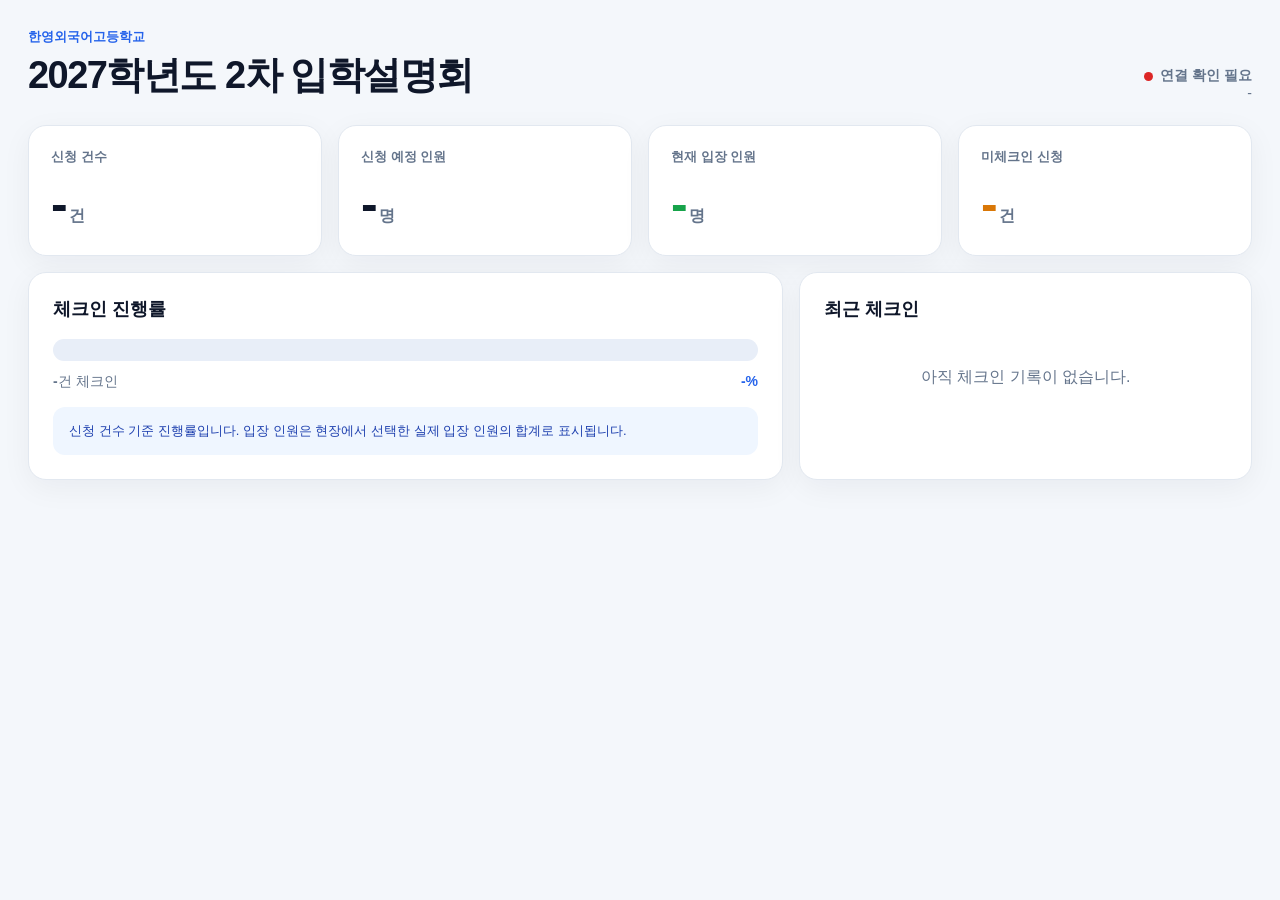
==== dashboard.html @ 5accd5ab "Add live admissions check-in dashboard" ====
<!doctype html>
<html lang="ko">
<head>
  <meta charset="utf-8">
  <meta name="viewport" content="width=device-width,initial-scale=1">
  <meta name="color-scheme" content="light">
  <title>2차 입학설명회 실시간 대시보드</title>
  <style>
    :root{--navy:#172554;--blue:#2563eb;--green:#16a34a;--amber:#d97706;--red:#dc2626;--bg:#f4f7fb;--line:#e2e8f0;--muted:#64748b}
    *{box-sizing:border-box}body{margin:0;background:var(--bg);color:#0f172a;font-family:-apple-system,BlinkMacSystemFont,"Apple SD Gothic Neo","Noto Sans KR",sans-serif}
    .wrap{max-width:1280px;margin:auto;padding:28px}
    header{display:flex;justify-content:space-between;align-items:flex-end;gap:20px;margin-bottom:24px}
    h1{margin:4px 0 0;font-size:clamp(25px,3vw,38px);letter-spacing:-.04em}.eyebrow{font-weight:800;color:var(--blue);font-size:13px}.updated{color:var(--muted);font-size:14px;text-align:right}
    .status{display:inline-flex;align-items:center;gap:7px;font-weight:800}.dot{width:9px;height:9px;border-radius:50%;background:#94a3b8}.status.ok .dot{background:var(--green);box-shadow:0 0 0 4px #dcfce7}.status.bad .dot{background:var(--red)}
    .cards{display:grid;grid-template-columns:repeat(4,1fr);gap:16px}.card,.panel{background:#fff;border:1px solid var(--line);border-radius:18px;box-shadow:0 8px 30px rgba(15,23,42,.05)}
    .card{padding:22px}.label{font-size:13px;font-weight:800;color:var(--muted)}.value{font-size:clamp(32px,4vw,50px);font-weight:900;letter-spacing:-.05em;margin-top:9px}.unit{font-size:16px;margin-left:4px;color:var(--muted)}
    .main{display:grid;grid-template-columns:1.25fr .75fr;gap:16px;margin-top:16px}.panel{padding:24px}.panel h2{font-size:18px;margin:0 0 18px}
    .progress{height:22px;border-radius:999px;background:#e8eef8;overflow:hidden}.bar{height:100%;width:0;background:linear-gradient(90deg,#2563eb,#22c55e);transition:width .5s}.progress-row{display:flex;justify-content:space-between;margin-top:12px;color:var(--muted);font-size:14px}.rate{font-weight:900;color:var(--blue)}
    table{width:100%;border-collapse:collapse}th,td{text-align:left;padding:11px 6px;border-bottom:1px solid #eef2f7;font-size:14px}th{color:var(--muted);font-size:12px}td:last-child,th:last-child{text-align:right}.empty{padding:28px;text-align:center;color:var(--muted)}
    .note{margin-top:16px;padding:14px 16px;border-radius:12px;background:#eff6ff;color:#1e40af;font-size:13px;line-height:1.55}
    @media(max-width:850px){.wrap{padding:18px}.cards{grid-template-columns:repeat(2,1fr)}.main{grid-template-columns:1fr}header{align-items:flex-start;flex-direction:column}.updated{text-align:left}}
  </style>
</head>
<body>
  <div class="wrap">
    <header>
      <div><div class="eyebrow">한영외국어고등학교</div><h1>2027학년도 2차 입학설명회</h1></div>
      <div class="updated"><span class="status" id="status"><span class="dot"></span><span>연결 중</span></span><br><span id="updated">-</span></div>
    </header>
    <section class="cards">
      <article class="card"><div class="label">신청 건수</div><div class="value"><span id="registrations">-</span><span class="unit">건</span></div></article>
      <article class="card"><div class="label">신청 예정 인원</div><div class="value"><span id="expected">-</span><span class="unit">명</span></div></article>
      <article class="card"><div class="label">현재 입장 인원</div><div class="value" style="color:var(--green)"><span id="checkedPeople">-</span><span class="unit">명</span></div></article>
      <article class="card"><div class="label">미체크인 신청</div><div class="value" style="color:var(--amber)"><span id="remaining">-</span><span class="unit">건</span></div></article>
    </section>
    <section class="main">
      <article class="panel">
        <h2>체크인 진행률</h2>
        <div class="progress"><div class="bar" id="bar"></div></div>
        <div class="progress-row"><span><b id="checkedRegistrations">-</b>건 체크인</span><span class="rate" id="rate">-%</span></div>
        <div class="note">신청 건수 기준 진행률입니다. 입장 인원은 현장에서 선택한 실제 입장 인원의 합계로 표시됩니다.</div>
      </article>
      <article class="panel">
        <h2>최근 체크인</h2>
        <div id="recent"><div class="empty">아직 체크인 기록이 없습니다.</div></div>
      </article>
    </section>
  </div>
  <script>
    const API='https://script.google.com/macros/s/AKfycbzGsYA6RRTntLKntkc61IrT6CU33TXO65LrNt-zwcbucM5njuqKJPU8HDSkHHUzB073/exec';
    const el=id=>document.getElementById(id); const nf=n=>(Number(n)||0).toLocaleString('ko-KR');
    function timeText(value){const d=new Date(value);return isNaN(d)?'-':d.toLocaleTimeString('ko-KR',{hour:'2-digit',minute:'2-digit',second:'2-digit'});}
    function renderRecent(rows){
      if(!rows||!rows.length){el('recent').innerHTML='<div class="empty">아직 체크인 기록이 없습니다.</div>';return;}
      el('recent').innerHTML='<table><thead><tr><th>신청자</th><th>시각</th><th>입장</th></tr></thead><tbody>'+rows.slice(0,8).map(r=>`<tr><td>${String(r.name||'-').replace(/[&<>]/g,'')}</td><td>${timeText(r.time)}</td><td>${nf(r.count)}명</td></tr>`).join('')+'</tbody></table>';
    }
    async function load(){
      try{
        const res=await fetch(`${API}?action=dashboard&_=${Date.now()}`,{cache:'no-store'}); if(!res.ok)throw new Error();
        const d=await res.json(); if(!d.ok)throw new Error();
        el('registrations').textContent=nf(d.registrations);el('expected').textContent=nf(d.expectedPeople);el('checkedPeople').textContent=nf(d.checkedPeople);el('remaining').textContent=nf(d.remainingRegistrations);el('checkedRegistrations').textContent=nf(d.checkedRegistrations);
        const rate=d.registrations?Math.round(d.checkedRegistrations/d.registrations*100):0;el('rate').textContent=rate+'%';el('bar').style.width=Math.min(100,rate)+'%';renderRecent(d.recent);
        el('status').className='status ok';el('status').lastElementChild.textContent='실시간 연결';el('updated').textContent='마지막 갱신 '+new Date().toLocaleTimeString('ko-KR');
      }catch(_){el('status').className='status bad';el('status').lastElementChild.textContent='연결 확인 필요';}
    }
    load();setInterval(load,5000);document.addEventListener('visibilitychange',()=>{if(document.visibilityState==='visible')load();});
  </script>
</body>
</html>
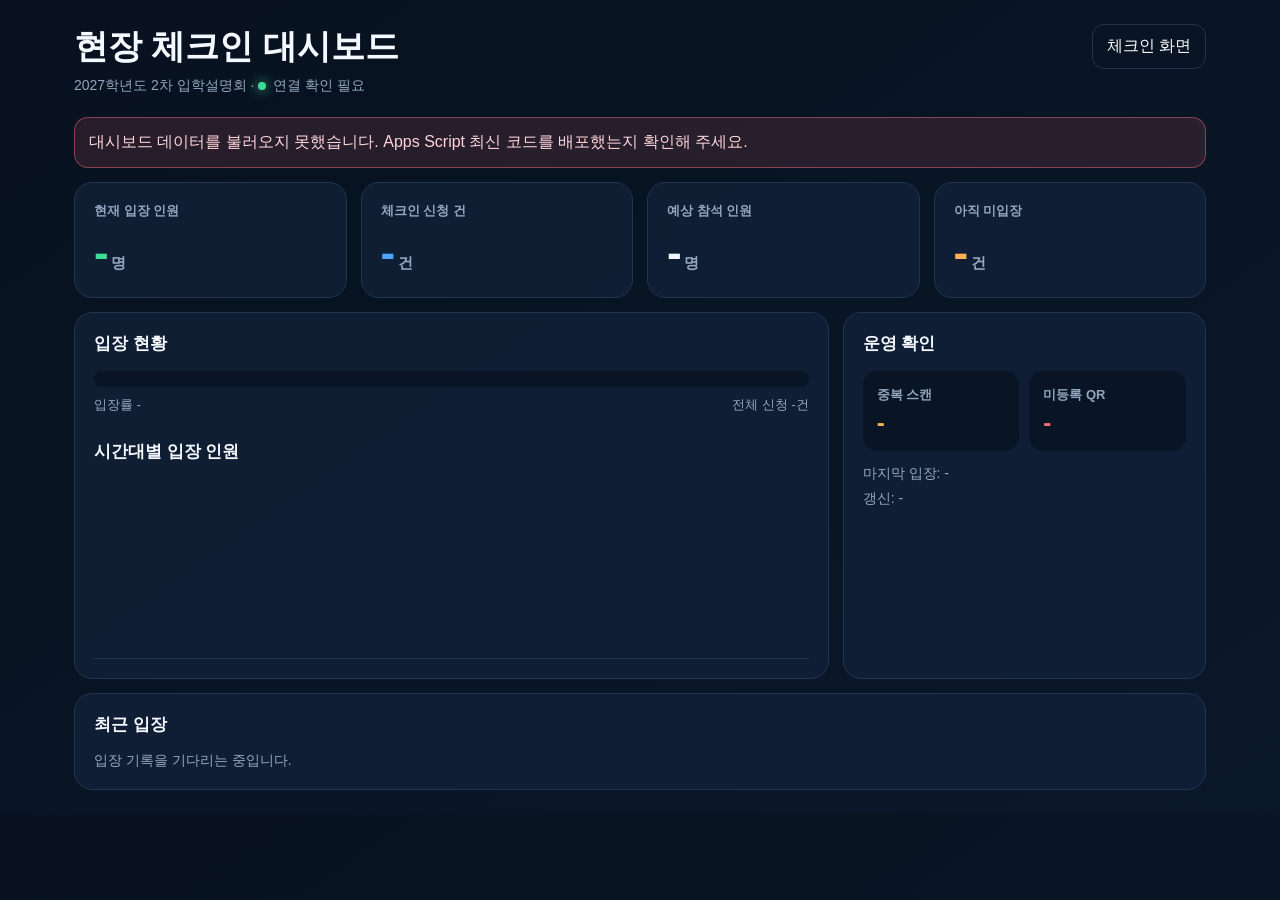
==== commit e24ee8a4: "Add cached field dashboard" ====
--- a/dashboard.html
+++ b/dashboard.html
@@ -2,68 +2,87 @@
 <html lang="ko">
 <head>
   <meta charset="utf-8">
-  <meta name="viewport" content="width=device-width,initial-scale=1">
-  <meta name="color-scheme" content="light">
-  <title>2차 입학설명회 실시간 대시보드</title>
+  <meta name="viewport" content="width=device-width,initial-scale=1,viewport-fit=cover">
+  <meta name="theme-color" content="#07111f">
+  <title>2차 입학설명회 현장 대시보드</title>
   <style>
-    :root{--navy:#172554;--blue:#2563eb;--green:#16a34a;--amber:#d97706;--red:#dc2626;--bg:#f4f7fb;--line:#e2e8f0;--muted:#64748b}
-    *{box-sizing:border-box}body{margin:0;background:var(--bg);color:#0f172a;font-family:-apple-system,BlinkMacSystemFont,"Apple SD Gothic Neo","Noto Sans KR",sans-serif}
-    .wrap{max-width:1280px;margin:auto;padding:28px}
-    header{display:flex;justify-content:space-between;align-items:flex-end;gap:20px;margin-bottom:24px}
-    h1{margin:4px 0 0;font-size:clamp(25px,3vw,38px);letter-spacing:-.04em}.eyebrow{font-weight:800;color:var(--blue);font-size:13px}.updated{color:var(--muted);font-size:14px;text-align:right}
-    .status{display:inline-flex;align-items:center;gap:7px;font-weight:800}.dot{width:9px;height:9px;border-radius:50%;background:#94a3b8}.status.ok .dot{background:var(--green);box-shadow:0 0 0 4px #dcfce7}.status.bad .dot{background:var(--red)}
-    .cards{display:grid;grid-template-columns:repeat(4,1fr);gap:16px}.card,.panel{background:#fff;border:1px solid var(--line);border-radius:18px;box-shadow:0 8px 30px rgba(15,23,42,.05)}
-    .card{padding:22px}.label{font-size:13px;font-weight:800;color:var(--muted)}.value{font-size:clamp(32px,4vw,50px);font-weight:900;letter-spacing:-.05em;margin-top:9px}.unit{font-size:16px;margin-left:4px;color:var(--muted)}
-    .main{display:grid;grid-template-columns:1.25fr .75fr;gap:16px;margin-top:16px}.panel{padding:24px}.panel h2{font-size:18px;margin:0 0 18px}
-    .progress{height:22px;border-radius:999px;background:#e8eef8;overflow:hidden}.bar{height:100%;width:0;background:linear-gradient(90deg,#2563eb,#22c55e);transition:width .5s}.progress-row{display:flex;justify-content:space-between;margin-top:12px;color:var(--muted);font-size:14px}.rate{font-weight:900;color:var(--blue)}
-    table{width:100%;border-collapse:collapse}th,td{text-align:left;padding:11px 6px;border-bottom:1px solid #eef2f7;font-size:14px}th{color:var(--muted);font-size:12px}td:last-child,th:last-child{text-align:right}.empty{padding:28px;text-align:center;color:var(--muted)}
-    .note{margin-top:16px;padding:14px 16px;border-radius:12px;background:#eff6ff;color:#1e40af;font-size:13px;line-height:1.55}
-    @media(max-width:850px){.wrap{padding:18px}.cards{grid-template-columns:repeat(2,1fr)}.main{grid-template-columns:1fr}header{align-items:flex-start;flex-direction:column}.updated{text-align:left}}
+    :root{--bg:#07111f;--card:#102036;--line:#203550;--text:#f4f8ff;--muted:#93a7bf;--blue:#4da3ff;--green:#3ddc97;--orange:#ffb454;--red:#ff6b78}
+    *{box-sizing:border-box}body{margin:0;background:linear-gradient(145deg,#07111f,#0b1829);color:var(--text);font-family:Pretendard,-apple-system,BlinkMacSystemFont,"Segoe UI",sans-serif}
+    main{max-width:1180px;margin:auto;padding:24px}.top{display:flex;justify-content:space-between;align-items:flex-start;gap:16px;margin-bottom:22px}
+    h1{font-size:clamp(22px,4vw,34px);margin:0 0 7px}.sub,.stamp{color:var(--muted);font-size:14px}.back{color:#fff;text-decoration:none;border:1px solid var(--line);border-radius:12px;padding:11px 14px;white-space:nowrap}
+    .status{display:inline-flex;align-items:center;gap:7px}.dot{width:8px;height:8px;border-radius:50%;background:var(--green);box-shadow:0 0 12px var(--green)}
+    .cards{display:grid;grid-template-columns:repeat(4,1fr);gap:14px}.card{background:rgba(16,32,54,.9);border:1px solid var(--line);border-radius:18px;padding:19px}
+    .label{color:var(--muted);font-size:13px;font-weight:700}.value{font-size:clamp(28px,4vw,44px);font-weight:900;margin-top:8px;letter-spacing:-1.5px}.unit{font-size:15px;color:var(--muted);margin-left:4px}
+    .green{color:var(--green)}.blue{color:var(--blue)}.orange{color:var(--orange)}.red{color:var(--red)}
+    .grid{display:grid;grid-template-columns:1.35fr .65fr;gap:14px;margin-top:14px}.panel{background:rgba(16,32,54,.9);border:1px solid var(--line);border-radius:18px;padding:19px}
+    .panel h2{font-size:17px;margin:0 0 16px}.progress{height:16px;background:#091525;border-radius:999px;overflow:hidden}.bar{height:100%;width:0;background:linear-gradient(90deg,var(--blue),var(--green));transition:width .4s}
+    .progress-meta{display:flex;justify-content:space-between;color:var(--muted);font-size:13px;margin-top:9px}.chart{height:180px;display:flex;align-items:flex-end;gap:4px;border-bottom:1px solid var(--line);padding-top:15px}
+    .chart-bar{flex:1;min-width:3px;background:linear-gradient(180deg,var(--blue),#2365a7);border-radius:4px 4px 0 0;opacity:.9}
+    .recent{display:grid;gap:8px}.row{display:grid;grid-template-columns:70px 1fr auto;gap:10px;padding:10px 0;border-bottom:1px solid rgba(255,255,255,.07);font-size:14px}.row:last-child{border:0}
+    .time{color:var(--muted);font-variant-numeric:tabular-nums}.pill{padding:4px 9px;border-radius:99px;background:rgba(61,220,151,.12);color:var(--green);font-weight:800}
+    .issues{display:grid;grid-template-columns:1fr 1fr;gap:10px}.issue{background:#091525;border-radius:14px;padding:14px}.issue strong{font-size:24px;display:block;margin-top:5px}
+    .errorbox{display:none;margin:14px 0;background:rgba(255,107,120,.13);border:1px solid rgba(255,107,120,.45);border-radius:14px;padding:14px;color:#ffd5da}
+    @media(max-width:820px){main{padding:16px}.cards{grid-template-columns:1fr 1fr}.grid{grid-template-columns:1fr}.top{align-items:center}.stamp{display:none}}
+    @media(max-width:430px){.cards{gap:9px}.card{padding:15px}.value{font-size:30px}.back{padding:10px 12px}}
   </style>
 </head>
 <body>
-  <div class="wrap">
-    <header>
-      <div><div class="eyebrow">한영외국어고등학교</div><h1>2027학년도 2차 입학설명회</h1></div>
-      <div class="updated"><span class="status" id="status"><span class="dot"></span><span>연결 중</span></span><br><span id="updated">-</span></div>
-    </header>
-    <section class="cards">
-      <article class="card"><div class="label">신청 건수</div><div class="value"><span id="registrations">-</span><span class="unit">건</span></div></article>
-      <article class="card"><div class="label">신청 예정 인원</div><div class="value"><span id="expected">-</span><span class="unit">명</span></div></article>
-      <article class="card"><div class="label">현재 입장 인원</div><div class="value" style="color:var(--green)"><span id="checkedPeople">-</span><span class="unit">명</span></div></article>
-      <article class="card"><div class="label">미체크인 신청</div><div class="value" style="color:var(--amber)"><span id="remaining">-</span><span class="unit">건</span></div></article>
-    </section>
-    <section class="main">
-      <article class="panel">
-        <h2>체크인 진행률</h2>
-        <div class="progress"><div class="bar" id="bar"></div></div>
-        <div class="progress-row"><span><b id="checkedRegistrations">-</b>건 체크인</span><span class="rate" id="rate">-%</span></div>
-        <div class="note">신청 건수 기준 진행률입니다. 입장 인원은 현장에서 선택한 실제 입장 인원의 합계로 표시됩니다.</div>
-      </article>
-      <article class="panel">
-        <h2>최근 체크인</h2>
-        <div id="recent"><div class="empty">아직 체크인 기록이 없습니다.</div></div>
-      </article>
-    </section>
+<main>
+  <div class="top">
+    <div><h1>현장 체크인 대시보드</h1><div class="sub">2027학년도 2차 입학설명회 · <span class="status"><span class="dot"></span><span id="status">자동 갱신 중</span></span></div></div>
+    <a class="back" href="index.html">체크인 화면</a>
   </div>
-  <script>
-    const API='https://script.google.com/macros/s/AKfycbzGsYA6RRTntLKntkc61IrT6CU33TXO65LrNt-zwcbucM5njuqKJPU8HDSkHHUzB073/exec';
-    const el=id=>document.getElementById(id); const nf=n=>(Number(n)||0).toLocaleString('ko-KR');
-    function timeText(value){const d=new Date(value);return isNaN(d)?'-':d.toLocaleTimeString('ko-KR',{hour:'2-digit',minute:'2-digit',second:'2-digit'});}
-    function renderRecent(rows){
-      if(!rows||!rows.length){el('recent').innerHTML='<div class="empty">아직 체크인 기록이 없습니다.</div>';return;}
-      el('recent').innerHTML='<table><thead><tr><th>신청자</th><th>시각</th><th>입장</th></tr></thead><tbody>'+rows.slice(0,8).map(r=>`<tr><td>${String(r.name||'-').replace(/[&<>]/g,'')}</td><td>${timeText(r.time)}</td><td>${nf(r.count)}명</td></tr>`).join('')+'</tbody></table>';
-    }
-    async function load(){
-      try{
-        const res=await fetch(`${API}?action=dashboard&_=${Date.now()}`,{cache:'no-store'}); if(!res.ok)throw new Error();
-        const d=await res.json(); if(!d.ok)throw new Error();
-        el('registrations').textContent=nf(d.registrations);el('expected').textContent=nf(d.expectedPeople);el('checkedPeople').textContent=nf(d.checkedPeople);el('remaining').textContent=nf(d.remainingRegistrations);el('checkedRegistrations').textContent=nf(d.checkedRegistrations);
-        const rate=d.registrations?Math.round(d.checkedRegistrations/d.registrations*100):0;el('rate').textContent=rate+'%';el('bar').style.width=Math.min(100,rate)+'%';renderRecent(d.recent);
-        el('status').className='status ok';el('status').lastElementChild.textContent='실시간 연결';el('updated').textContent='마지막 갱신 '+new Date().toLocaleTimeString('ko-KR');
-      }catch(_){el('status').className='status bad';el('status').lastElementChild.textContent='연결 확인 필요';}
-    }
-    load();setInterval(load,5000);document.addEventListener('visibilitychange',()=>{if(document.visibilityState==='visible')load();});
-  </script>
-</body>
-</html>
+  <div id="error" class="errorbox"></div>
+  <section class="cards">
+    <article class="card"><div class="label">현재 입장 인원</div><div class="value green"><span id="checkedPeople">-</span><span class="unit">명</span></div></article>
+    <article class="card"><div class="label">체크인 신청 건</div><div class="value blue"><span id="checkedRegs">-</span><span class="unit">건</span></div></article>
+    <article class="card"><div class="label">예상 참석 인원</div><div class="value"><span id="expectedPeople">-</span><span class="unit">명</span></div></article>
+    <article class="card"><div class="label">아직 미입장</div><div class="value orange"><span id="remaining">-</span><span class="unit">건</span></div></article>
+  </section>
+  <section class="grid">
+    <div class="panel">
+      <h2>입장 현황</h2>
+      <div class="progress"><div id="progressBar" class="bar"></div></div>
+      <div class="progress-meta"><span id="rate">입장률 -</span><span id="regTotal">전체 신청 -건</span></div>
+      <h2 style="margin-top:26px">시간대별 입장 인원</h2>
+      <div id="chart" class="chart"></div>
+    </div>
+    <div class="panel">
+      <h2>운영 확인</h2>
+      <div class="issues">
+        <div class="issue"><span class="label">중복 스캔</span><strong id="duplicates" class="orange">-</strong></div>
+        <div class="issue"><span class="label">미등록 QR</span><strong id="invalid" class="red">-</strong></div>
+      </div>
+      <div class="sub" style="margin-top:14px">마지막 입장: <span id="lastScan">-</span></div>
+      <div class="stamp" style="margin-top:7px">갱신: <span id="updated">-</span></div>
+    </div>
+  </section>
+  <section class="panel" style="margin-top:14px">
+    <h2>최근 입장</h2><div id="recent" class="recent"><div class="sub">입장 기록을 기다리는 중입니다.</div></div>
+  </section>
+</main>
+<script>
+const API='https://script.google.com/macros/s/AKfycbzGsYA6RRTntLKntkc61IrT6CU33TXO65LrNt-zwcbucM5njuqKJPU8HDSkHHUzB073/exec';
+const el=id=>document.getElementById(id);
+const n=v=>Number(v||0).toLocaleString('ko-KR');
+const time=v=>{if(!v)return '-';const d=new Date(v);return isNaN(d)?'-':d.toLocaleTimeString('ko-KR',{hour:'2-digit',minute:'2-digit',second:'2-digit'});};
+function render(d){
+  el('checkedPeople').textContent=n(d.checkedPeople);el('checkedRegs').textContent=n(d.checkedRegistrations);
+  el('expectedPeople').textContent=n(d.expectedPeople);el('remaining').textContent=n(d.remainingRegistrations);
+  el('duplicates').textContent=n(d.duplicateScans);el('invalid').textContent=n(d.invalidScans);
+  el('rate').textContent='입장률 '+n(d.attendanceRate)+'%';el('regTotal').textContent='전체 신청 '+n(d.registrations)+'건';
+  el('progressBar').style.width=Math.min(100,Number(d.attendanceRate||0))+'%';
+  el('lastScan').textContent=time(d.lastScanAt);el('updated').textContent=time(d.updatedAt);
+  const recent=Array.isArray(d.recent)?d.recent:[];
+  el('recent').innerHTML=recent.length?recent.map(x=>'<div class="row"><span class="time">'+time(x.time)+'</span><span>'+String(x.name||'신청자')+'</span><span class="pill">'+n(x.count)+'명</span></div>').join(''):'<div class="sub">입장 기록을 기다리는 중입니다.</div>';
+  const items=Array.isArray(d.timeline)?d.timeline.slice(-40):[];const max=Math.max(1,...items.map(x=>Number(x.count||0)));
+  el('chart').innerHTML=items.length?items.map(x=>'<div class="chart-bar" title="'+x.time+' · '+n(x.count)+'명" style="height:'+Math.max(4,Math.round(Number(x.count||0)/max*100))+'%"></div>').join(''):'<div class="sub">아직 표시할 데이터가 없습니다.</div>';
+  el('error').style.display='none';el('status').textContent='자동 갱신 중';
+}
+async function refresh(){
+  try{const r=await fetch(API+'?action=dashboard&_='+Date.now(),{cache:'no-store'});const d=await r.json();if(!d.ok)throw new Error(d.msg||'집계 오류');render(d);}
+  catch(e){el('error').style.display='block';el('error').textContent='대시보드 데이터를 불러오지 못했습니다. Apps Script 최신 코드를 배포했는지 확인해 주세요.';el('status').textContent='연결 확인 필요';}
+}
+refresh();setInterval(refresh,12000);
+</script>
+</body></html>
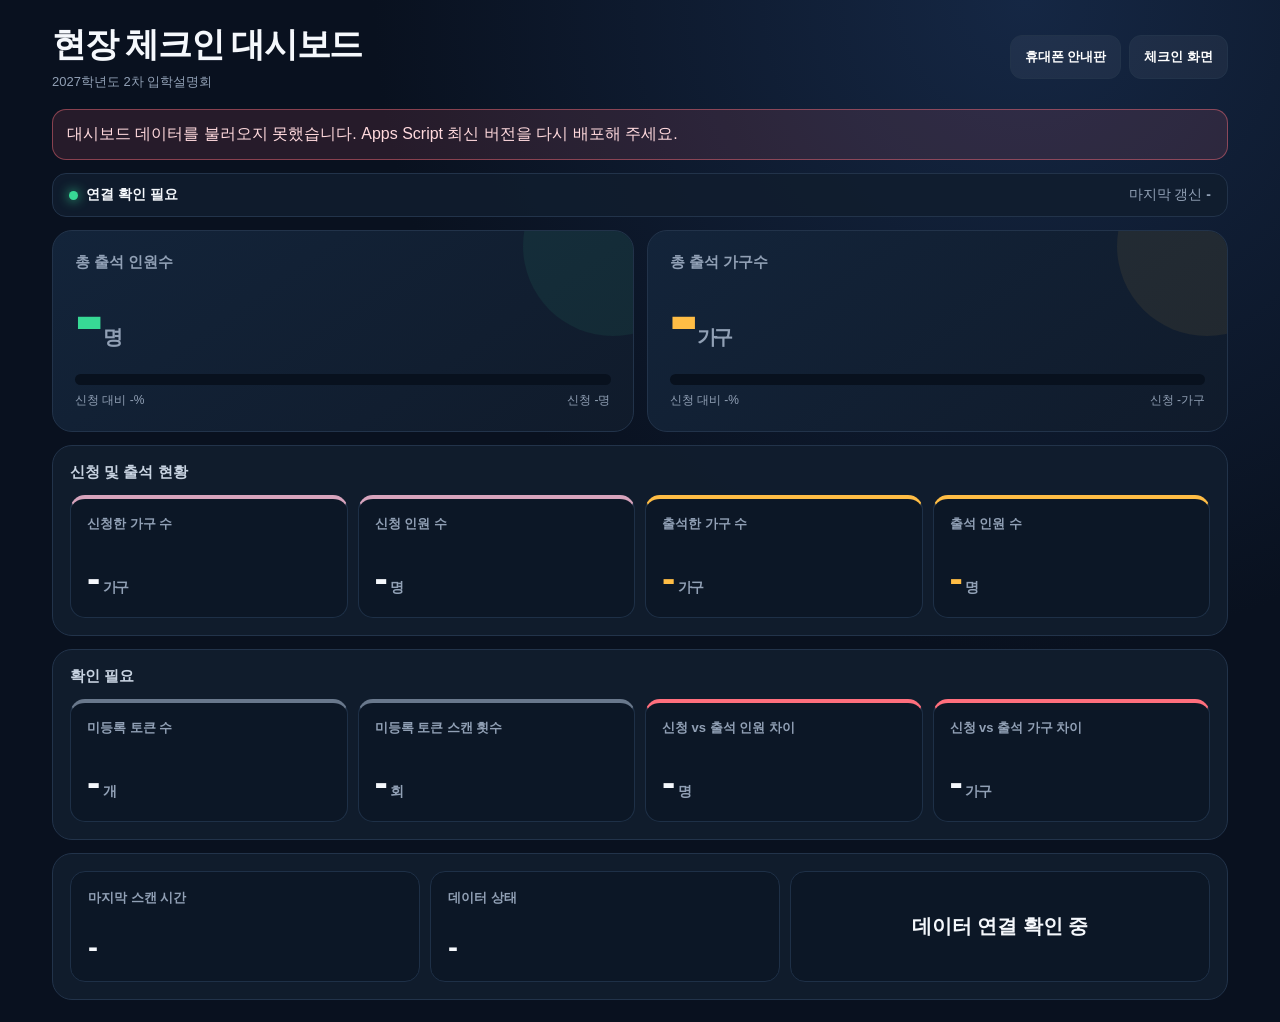
==== commit 34ac1981: "Match dashboard to summary sheet metrics" ====
--- a/dashboard.html
+++ b/dashboard.html
@@ -1,88 +1,66 @@
 <!doctype html>
 <html lang="ko">
 <head>
-  <meta charset="utf-8">
-  <meta name="viewport" content="width=device-width,initial-scale=1,viewport-fit=cover">
-  <meta name="theme-color" content="#07111f">
-  <title>2차 입학설명회 현장 대시보드</title>
-  <style>
-    :root{--bg:#07111f;--card:#102036;--line:#203550;--text:#f4f8ff;--muted:#93a7bf;--blue:#4da3ff;--green:#3ddc97;--orange:#ffb454;--red:#ff6b78}
-    *{box-sizing:border-box}body{margin:0;background:linear-gradient(145deg,#07111f,#0b1829);color:var(--text);font-family:Pretendard,-apple-system,BlinkMacSystemFont,"Segoe UI",sans-serif}
-    main{max-width:1180px;margin:auto;padding:24px}.top{display:flex;justify-content:space-between;align-items:flex-start;gap:16px;margin-bottom:22px}
-    h1{font-size:clamp(22px,4vw,34px);margin:0 0 7px}.sub,.stamp{color:var(--muted);font-size:14px}.back{color:#fff;text-decoration:none;border:1px solid var(--line);border-radius:12px;padding:11px 14px;white-space:nowrap}
-    .status{display:inline-flex;align-items:center;gap:7px}.dot{width:8px;height:8px;border-radius:50%;background:var(--green);box-shadow:0 0 12px var(--green)}
-    .cards{display:grid;grid-template-columns:repeat(4,1fr);gap:14px}.card{background:rgba(16,32,54,.9);border:1px solid var(--line);border-radius:18px;padding:19px}
-    .label{color:var(--muted);font-size:13px;font-weight:700}.value{font-size:clamp(28px,4vw,44px);font-weight:900;margin-top:8px;letter-spacing:-1.5px}.unit{font-size:15px;color:var(--muted);margin-left:4px}
-    .green{color:var(--green)}.blue{color:var(--blue)}.orange{color:var(--orange)}.red{color:var(--red)}
-    .grid{display:grid;grid-template-columns:1.35fr .65fr;gap:14px;margin-top:14px}.panel{background:rgba(16,32,54,.9);border:1px solid var(--line);border-radius:18px;padding:19px}
-    .panel h2{font-size:17px;margin:0 0 16px}.progress{height:16px;background:#091525;border-radius:999px;overflow:hidden}.bar{height:100%;width:0;background:linear-gradient(90deg,var(--blue),var(--green));transition:width .4s}
-    .progress-meta{display:flex;justify-content:space-between;color:var(--muted);font-size:13px;margin-top:9px}.chart{height:180px;display:flex;align-items:flex-end;gap:4px;border-bottom:1px solid var(--line);padding-top:15px}
-    .chart-bar{flex:1;min-width:3px;background:linear-gradient(180deg,var(--blue),#2365a7);border-radius:4px 4px 0 0;opacity:.9}
-    .recent{display:grid;gap:8px}.row{display:grid;grid-template-columns:70px 1fr auto;gap:10px;padding:10px 0;border-bottom:1px solid rgba(255,255,255,.07);font-size:14px}.row:last-child{border:0}
-    .time{color:var(--muted);font-variant-numeric:tabular-nums}.pill{padding:4px 9px;border-radius:99px;background:rgba(61,220,151,.12);color:var(--green);font-weight:800}
-    .issues{display:grid;grid-template-columns:1fr 1fr;gap:10px}.issue{background:#091525;border-radius:14px;padding:14px}.issue strong{font-size:24px;display:block;margin-top:5px}
-    .errorbox{display:none;margin:14px 0;background:rgba(255,107,120,.13);border:1px solid rgba(255,107,120,.45);border-radius:14px;padding:14px;color:#ffd5da}
-    @media(max-width:820px){main{padding:16px}.cards{grid-template-columns:1fr 1fr}.grid{grid-template-columns:1fr}.top{align-items:center}.stamp{display:none}}
-    @media(max-width:430px){.cards{gap:9px}.card{padding:15px}.value{font-size:30px}.back{padding:10px 12px}}
-  </style>
+<meta charset="utf-8"><meta name="viewport" content="width=device-width,initial-scale=1,viewport-fit=cover"><meta name="theme-color" content="#09111f">
+<title>2차 입학설명회 현장 대시보드</title>
+<style>
+:root{--bg:#09111f;--panel:#111d2e;--line:#22334a;--text:#f5f8fc;--muted:#91a0b5;--pink:#d7a4bd;--amber:#ffbd45;--yellow:#fff100;--green:#37d995;--red:#ff6f7d}
+*{box-sizing:border-box}body{margin:0;min-height:100vh;background:radial-gradient(circle at 80% 0,#152744 0,#09111f 45%);color:var(--text);font-family:Pretendard,-apple-system,BlinkMacSystemFont,"Segoe UI",sans-serif}
+main{max-width:1220px;margin:auto;padding:22px}.top{display:flex;align-items:center;justify-content:space-between;gap:16px;margin-bottom:18px}
+h1{margin:0 0 5px;font-size:clamp(23px,3vw,34px);letter-spacing:-.04em}.sub{font-size:13px;color:var(--muted)}.actions{display:flex;gap:8px}.btn{display:inline-flex;align-items:center;min-height:44px;padding:0 14px;border:1px solid var(--line);border-radius:12px;color:#fff;text-decoration:none;background:rgba(255,255,255,.05);font-size:13px;font-weight:800}
+.statusbar{display:flex;align-items:center;justify-content:space-between;gap:14px;padding:12px 16px;margin-bottom:13px;border:1px solid var(--line);border-radius:14px;background:rgba(17,29,46,.88);font-size:14px}
+.live{display:flex;align-items:center;gap:8px;font-weight:800}.dot{width:9px;height:9px;border-radius:50%;background:var(--green);box-shadow:0 0 12px var(--green)}.stamp{color:var(--muted);font-variant-numeric:tabular-nums}
+.hero{display:grid;grid-template-columns:1fr 1fr;gap:13px;margin-bottom:13px}.hero-card{position:relative;overflow:hidden;padding:22px;border:1px solid var(--line);border-radius:20px;background:linear-gradient(145deg,#13243a,#101b2b)}
+.hero-card:after{content:"";position:absolute;width:180px;height:180px;border-radius:50%;right:-70px;top:-75px;background:currentColor;opacity:.07}.hero-label{color:var(--muted);font-size:15px;font-weight:800}.hero-value{margin-top:8px;font-size:clamp(48px,7vw,76px);line-height:1;font-weight:950;letter-spacing:-.06em}.hero-unit{font-size:20px;color:var(--muted);margin-left:7px}.green{color:var(--green)}.amber{color:var(--amber)}
+.progress-wrap{margin-top:18px}.progress{height:11px;background:#08111e;border-radius:99px;overflow:hidden}.bar{height:100%;width:0;background:linear-gradient(90deg,#2387ec,var(--green));transition:width .4s}.progress-text{display:flex;justify-content:space-between;margin-top:7px;font-size:12px;color:var(--muted)}
+.section{margin-top:13px;padding:17px;border:1px solid var(--line);border-radius:20px;background:rgba(17,29,46,.9)}.section-title{margin:0 0 13px;font-size:15px;color:#c8d3e1}
+.cards{display:grid;grid-template-columns:repeat(4,1fr);gap:10px}.card{min-height:112px;padding:16px;border-radius:15px;background:#0c1726;border:1px solid #1e3047}.label{min-height:35px;color:var(--muted);font-size:13px;font-weight:750;line-height:1.35}.value{margin-top:6px;font-size:clamp(27px,3.5vw,40px);font-weight:900;letter-spacing:-.04em}.unit{font-size:14px;color:var(--muted);margin-left:4px}
+.card.pink{border-top:4px solid var(--pink)}.card.attend{border-top:4px solid var(--amber)}.card.total{border-top:4px solid #69788c}.card.warn{border-top:4px solid var(--red)}
+.bottom{display:grid;grid-template-columns:1fr 1fr 1.2fr;gap:10px}.info{padding:17px;border-radius:15px;background:#0c1726;border:1px solid #1e3047}.info .value{font-size:30px}.state{display:flex;align-items:center;justify-content:center;text-align:center;font-size:20px;font-weight:900}
+.error{display:none;padding:14px;margin-bottom:13px;border-radius:14px;border:1px solid rgba(255,111,125,.45);background:rgba(255,111,125,.12);color:#ffd9dd}
+@media(max-width:760px){main{padding:14px}.cards{grid-template-columns:1fr 1fr}.bottom{grid-template-columns:1fr 1fr}.bottom .state{grid-column:1/-1}.hero-value{font-size:50px}.actions .guide{display:none}}
+</style>
 </head>
-<body>
-<main>
-  <div class="top">
-    <div><h1>현장 체크인 대시보드</h1><div class="sub">2027학년도 2차 입학설명회 · <span class="status"><span class="dot"></span><span id="status">자동 갱신 중</span></span></div></div>
-    <a class="back" href="index.html">체크인 화면</a>
-  </div>
-  <div id="error" class="errorbox"></div>
-  <section class="cards">
-    <article class="card"><div class="label">현재 입장 인원</div><div class="value green"><span id="checkedPeople">-</span><span class="unit">명</span></div></article>
-    <article class="card"><div class="label">체크인 신청 건</div><div class="value blue"><span id="checkedRegs">-</span><span class="unit">건</span></div></article>
-    <article class="card"><div class="label">예상 참석 인원</div><div class="value"><span id="expectedPeople">-</span><span class="unit">명</span></div></article>
-    <article class="card"><div class="label">아직 미입장</div><div class="value orange"><span id="remaining">-</span><span class="unit">건</span></div></article>
-  </section>
-  <section class="grid">
-    <div class="panel">
-      <h2>입장 현황</h2>
-      <div class="progress"><div id="progressBar" class="bar"></div></div>
-      <div class="progress-meta"><span id="rate">입장률 -</span><span id="regTotal">전체 신청 -건</span></div>
-      <h2 style="margin-top:26px">시간대별 입장 인원</h2>
-      <div id="chart" class="chart"></div>
-    </div>
-    <div class="panel">
-      <h2>운영 확인</h2>
-      <div class="issues">
-        <div class="issue"><span class="label">중복 스캔</span><strong id="duplicates" class="orange">-</strong></div>
-        <div class="issue"><span class="label">미등록 QR</span><strong id="invalid" class="red">-</strong></div>
-      </div>
-      <div class="sub" style="margin-top:14px">마지막 입장: <span id="lastScan">-</span></div>
-      <div class="stamp" style="margin-top:7px">갱신: <span id="updated">-</span></div>
-    </div>
-  </section>
-  <section class="panel" style="margin-top:14px">
-    <h2>최근 입장</h2><div id="recent" class="recent"><div class="sub">입장 기록을 기다리는 중입니다.</div></div>
-  </section>
+<body><main>
+<header class="top"><div><h1>현장 체크인 대시보드</h1><div class="sub">2027학년도 2차 입학설명회</div></div><div class="actions"><a class="btn guide" href="phone-placement-guide.svg" target="_blank">휴대폰 안내판</a><a class="btn" href="index.html">체크인 화면</a></div></header>
+<div id="error" class="error"></div>
+<div class="statusbar"><span class="live"><span class="dot"></span><span id="liveText">12초마다 자동 갱신</span></span><span class="stamp">마지막 갱신 <b id="updated">-</b></span></div>
+<section class="hero">
+ <article class="hero-card green"><div class="hero-label">총 출석 인원수</div><div class="hero-value"><span id="totalAttendedPeople">-</span><span class="hero-unit">명</span></div><div class="progress-wrap"><div class="progress"><div id="bar" class="bar"></div></div><div class="progress-text"><span id="rate">신청 대비 -%</span><span id="peopleGoal">신청 -명</span></div></div></article>
+ <article class="hero-card amber"><div class="hero-label">총 출석 가구수</div><div class="hero-value"><span id="totalAttendedHouseholds">-</span><span class="hero-unit">가구</span></div><div class="progress-wrap"><div class="progress"><div id="houseBar" class="bar"></div></div><div class="progress-text"><span id="houseRate">신청 대비 -%</span><span id="houseGoal">신청 -가구</span></div></div></article>
+</section>
+<section class="section"><h2 class="section-title">신청 및 출석 현황</h2><div class="cards">
+ <article class="card pink"><div class="label">신청한 가구 수</div><div class="value"><span id="requestedHouseholds">-</span><span class="unit">가구</span></div></article>
+ <article class="card pink"><div class="label">신청 인원 수</div><div class="value"><span id="requestedPeople">-</span><span class="unit">명</span></div></article>
+ <article class="card attend"><div class="label">출석한 가구 수</div><div class="value amber"><span id="attendedHouseholds">-</span><span class="unit">가구</span></div></article>
+ <article class="card attend"><div class="label">출석 인원 수</div><div class="value amber"><span id="attendedPeople">-</span><span class="unit">명</span></div></article>
+</div></section>
+<section class="section"><h2 class="section-title">확인 필요</h2><div class="cards">
+ <article class="card total"><div class="label">미등록 토큰 수</div><div class="value"><span id="unregisteredTokens">-</span><span class="unit">개</span></div></article>
+ <article class="card total"><div class="label">미등록 토큰 스캔 횟수</div><div class="value"><span id="unregisteredScans">-</span><span class="unit">회</span></div></article>
+ <article class="card warn"><div class="label">신청 vs 출석 인원 차이</div><div class="value"><span id="peopleDifference">-</span><span class="unit">명</span></div></article>
+ <article class="card warn"><div class="label">신청 vs 출석 가구 차이</div><div class="value"><span id="householdDifference">-</span><span class="unit">가구</span></div></article>
+</div></section>
+<section class="section bottom">
+ <article class="info"><div class="label">마지막 스캔 시간</div><div class="value" id="lastScanAt">-</div></article>
+ <article class="info"><div class="label">데이터 상태</div><div class="value" id="dataStatus">-</div></article>
+ <article class="info state" id="stateText">데이터 연결 확인 중</article>
+</section>
 </main>
 <script>
 const API='https://script.google.com/macros/s/AKfycbzGsYA6RRTntLKntkc61IrT6CU33TXO65LrNt-zwcbucM5njuqKJPU8HDSkHHUzB073/exec';
-const el=id=>document.getElementById(id);
-const n=v=>Number(v||0).toLocaleString('ko-KR');
-const time=v=>{if(!v)return '-';const d=new Date(v);return isNaN(d)?'-':d.toLocaleTimeString('ko-KR',{hour:'2-digit',minute:'2-digit',second:'2-digit'});};
+const $=id=>document.getElementById(id),fmt=v=>Number(v||0).toLocaleString('ko-KR');
+const clock=v=>{if(!v)return '—';const d=new Date(v);return isNaN(d)?String(v):d.toLocaleTimeString('ko-KR',{hour:'2-digit',minute:'2-digit',second:'2-digit'});};
 function render(d){
-  el('checkedPeople').textContent=n(d.checkedPeople);el('checkedRegs').textContent=n(d.checkedRegistrations);
-  el('expectedPeople').textContent=n(d.expectedPeople);el('remaining').textContent=n(d.remainingRegistrations);
-  el('duplicates').textContent=n(d.duplicateScans);el('invalid').textContent=n(d.invalidScans);
-  el('rate').textContent='입장률 '+n(d.attendanceRate)+'%';el('regTotal').textContent='전체 신청 '+n(d.registrations)+'건';
-  el('progressBar').style.width=Math.min(100,Number(d.attendanceRate||0))+'%';
-  el('lastScan').textContent=time(d.lastScanAt);el('updated').textContent=time(d.updatedAt);
-  const recent=Array.isArray(d.recent)?d.recent:[];
-  el('recent').innerHTML=recent.length?recent.map(x=>'<div class="row"><span class="time">'+time(x.time)+'</span><span>'+String(x.name||'신청자')+'</span><span class="pill">'+n(x.count)+'명</span></div>').join(''):'<div class="sub">입장 기록을 기다리는 중입니다.</div>';
-  const items=Array.isArray(d.timeline)?d.timeline.slice(-40):[];const max=Math.max(1,...items.map(x=>Number(x.count||0)));
-  el('chart').innerHTML=items.length?items.map(x=>'<div class="chart-bar" title="'+x.time+' · '+n(x.count)+'명" style="height:'+Math.max(4,Math.round(Number(x.count||0)/max*100))+'%"></div>').join(''):'<div class="sub">아직 표시할 데이터가 없습니다.</div>';
-  el('error').style.display='none';el('status').textContent='자동 갱신 중';
+ const ids=['requestedHouseholds','requestedPeople','attendedHouseholds','attendedPeople','totalAttendedHouseholds','totalAttendedPeople','unregisteredTokens','unregisteredScans','peopleDifference','householdDifference'];
+ ids.forEach(id=>$(id).textContent=fmt(d[id]));
+ const pr=d.requestedPeople?d.totalAttendedPeople/d.requestedPeople*100:0,hr=d.requestedHouseholds?d.totalAttendedHouseholds/d.requestedHouseholds*100:0;
+ $('bar').style.width=Math.min(100,pr)+'%';$('houseBar').style.width=Math.min(100,hr)+'%';
+ $('rate').textContent='신청 대비 '+pr.toFixed(1)+'%';$('houseRate').textContent='신청 대비 '+hr.toFixed(1)+'%';
+ $('peopleGoal').textContent='신청 '+fmt(d.requestedPeople)+'명';$('houseGoal').textContent='신청 '+fmt(d.requestedHouseholds)+'가구';
+ $('lastScanAt').textContent=clock(d.lastScanAt);$('dataStatus').textContent=d.status||'—';$('updated').textContent=clock(d.updatedAt);
+ $('stateText').textContent=d.lastScanAt?'정상 집계 중':'입장 시작 전';$('error').style.display='none';$('liveText').textContent='12초마다 자동 갱신';
 }
-async function refresh(){
-  try{const r=await fetch(API+'?action=dashboard&_='+Date.now(),{cache:'no-store'});const d=await r.json();if(!d.ok)throw new Error(d.msg||'집계 오류');render(d);}
-  catch(e){el('error').style.display='block';el('error').textContent='대시보드 데이터를 불러오지 못했습니다. Apps Script 최신 코드를 배포했는지 확인해 주세요.';el('status').textContent='연결 확인 필요';}
-}
+async function refresh(){try{const r=await fetch(API+'?action=dashboard&_='+Date.now(),{cache:'no-store'});const d=await r.json();if(!d.ok)throw Error(d.msg||'집계 오류');render(d);}catch(e){$('error').style.display='block';$('error').textContent='대시보드 데이터를 불러오지 못했습니다. Apps Script 최신 버전을 다시 배포해 주세요.';$('liveText').textContent='연결 확인 필요';}}
 refresh();setInterval(refresh,12000);
-</script>
-</body></html>+</script></body></html>
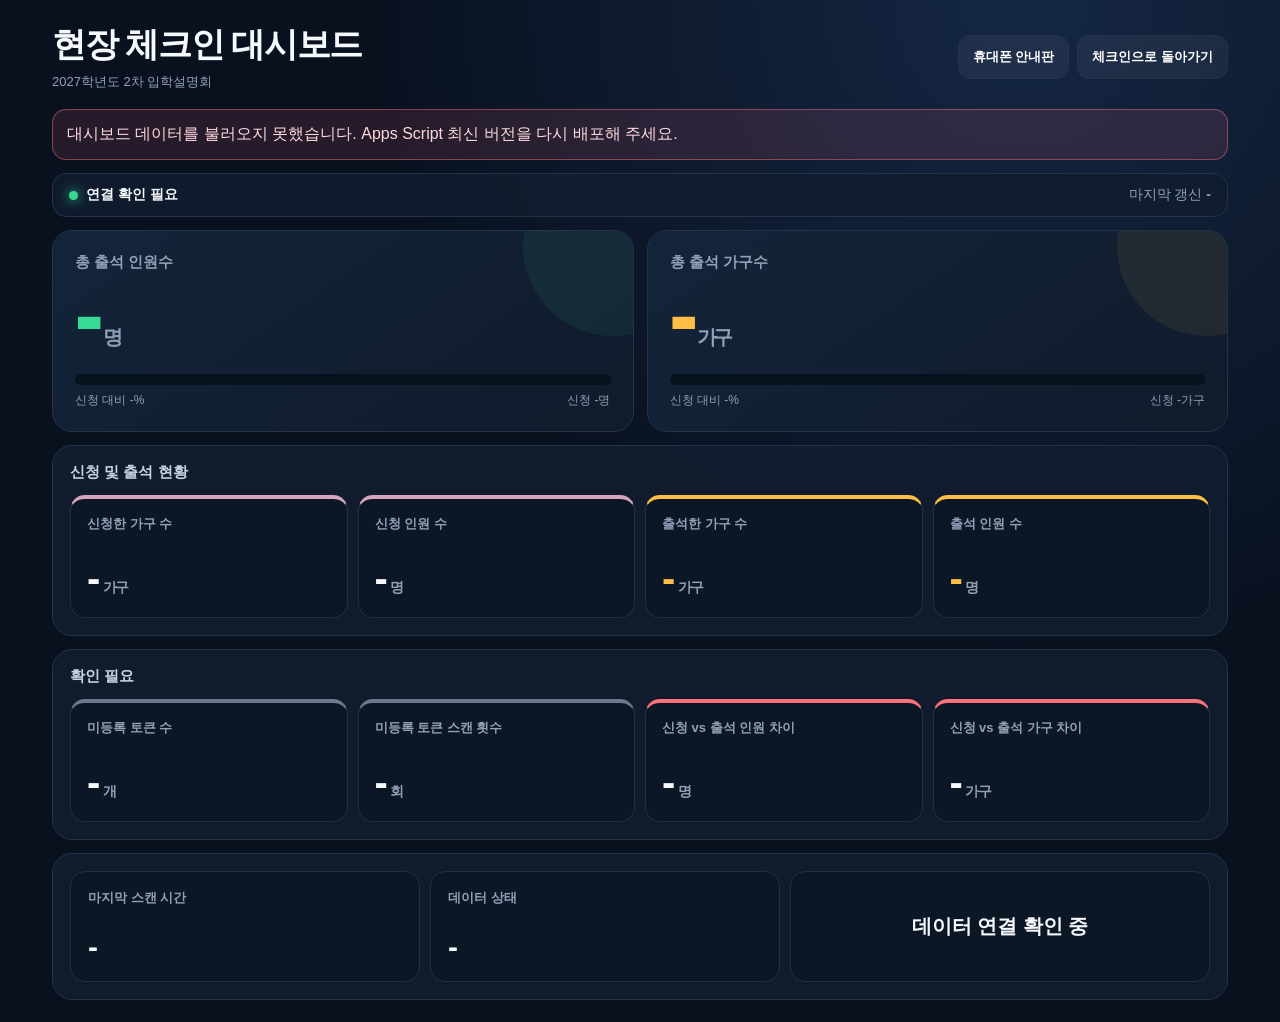
==== commit 431820af: "Clarify return-to-checkin dashboard action" ====
--- a/dashboard.html
+++ b/dashboard.html
@@ -22,7 +22,7 @@
 </style>
 </head>
 <body><main>
-<header class="top"><div><h1>현장 체크인 대시보드</h1><div class="sub">2027학년도 2차 입학설명회</div></div><div class="actions"><a class="btn guide" href="phone-placement-guide.svg" target="_blank">휴대폰 안내판</a><a class="btn" href="index.html">체크인 화면</a></div></header>
+<header class="top"><div><h1>현장 체크인 대시보드</h1><div class="sub">2027학년도 2차 입학설명회</div></div><div class="actions"><a class="btn guide" href="phone-placement-guide.svg" target="_blank">휴대폰 안내판</a><a class="btn" href="index.html">체크인으로 돌아가기</a></div></header>
 <div id="error" class="error"></div>
 <div class="statusbar"><span class="live"><span class="dot"></span><span id="liveText">12초마다 자동 갱신</span></span><span class="stamp">마지막 갱신 <b id="updated">-</b></span></div>
 <section class="hero">
@@ -51,7 +51,14 @@
 const API='https://script.google.com/macros/s/AKfycbzGsYA6RRTntLKntkc61IrT6CU33TXO65LrNt-zwcbucM5njuqKJPU8HDSkHHUzB073/exec';
 const $=id=>document.getElementById(id),fmt=v=>Number(v||0).toLocaleString('ko-KR');
 const clock=v=>{if(!v)return '—';const d=new Date(v);return isNaN(d)?String(v):d.toLocaleTimeString('ko-KR',{hour:'2-digit',minute:'2-digit',second:'2-digit'});};
-function render(d){
+function normalize(d){
+ if(d.requestedHouseholds==null&&d.registrations!=null){
+  return {...d,requestedHouseholds:d.registrations,requestedPeople:d.expectedPeople,attendedHouseholds:d.checkedRegistrations,attendedPeople:d.checkedPeople,totalAttendedHouseholds:d.checkedRegistrations,totalAttendedPeople:d.checkedPeople,unregisteredTokens:d.invalidScans,unregisteredScans:d.invalidScans,peopleDifference:Math.max(0,(d.expectedPeople||0)-(d.checkedPeople||0)),householdDifference:Math.max(0,(d.registrations||0)-(d.checkedRegistrations||0)),status:d.lastScanAt?'정상':'—'};
+ }
+ return d;
+}
+function render(raw){
+ const d=normalize(raw);
  const ids=['requestedHouseholds','requestedPeople','attendedHouseholds','attendedPeople','totalAttendedHouseholds','totalAttendedPeople','unregisteredTokens','unregisteredScans','peopleDifference','householdDifference'];
  ids.forEach(id=>$(id).textContent=fmt(d[id]));
  const pr=d.requestedPeople?d.totalAttendedPeople/d.requestedPeople*100:0,hr=d.requestedHouseholds?d.totalAttendedHouseholds/d.requestedHouseholds*100:0;
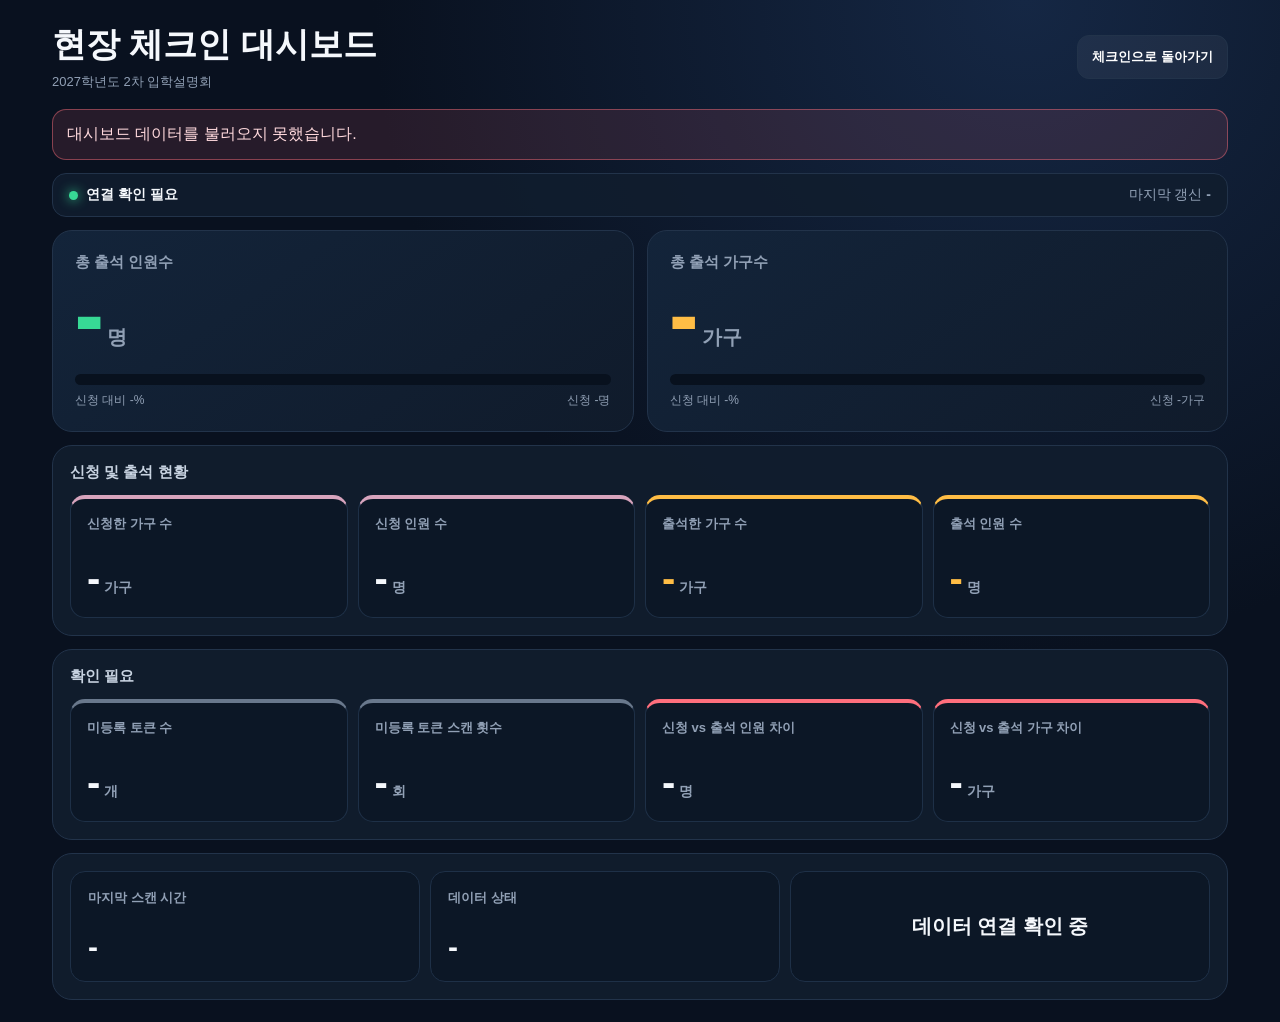
==== commit 3113dfaa: "Remove phone guide link and speed up live dashboard refresh" ====
--- a/dashboard.html
+++ b/dashboard.html
@@ -1,73 +1 @@
-<!doctype html>
-<html lang="ko">
-<head>
-<meta charset="utf-8"><meta name="viewport" content="width=device-width,initial-scale=1,viewport-fit=cover"><meta name="theme-color" content="#09111f">
-<title>2차 입학설명회 현장 대시보드</title>
-<style>
-:root{--bg:#09111f;--panel:#111d2e;--line:#22334a;--text:#f5f8fc;--muted:#91a0b5;--pink:#d7a4bd;--amber:#ffbd45;--yellow:#fff100;--green:#37d995;--red:#ff6f7d}
-*{box-sizing:border-box}body{margin:0;min-height:100vh;background:radial-gradient(circle at 80% 0,#152744 0,#09111f 45%);color:var(--text);font-family:Pretendard,-apple-system,BlinkMacSystemFont,"Segoe UI",sans-serif}
-main{max-width:1220px;margin:auto;padding:22px}.top{display:flex;align-items:center;justify-content:space-between;gap:16px;margin-bottom:18px}
-h1{margin:0 0 5px;font-size:clamp(23px,3vw,34px);letter-spacing:-.04em}.sub{font-size:13px;color:var(--muted)}.actions{display:flex;gap:8px}.btn{display:inline-flex;align-items:center;min-height:44px;padding:0 14px;border:1px solid var(--line);border-radius:12px;color:#fff;text-decoration:none;background:rgba(255,255,255,.05);font-size:13px;font-weight:800}
-.statusbar{display:flex;align-items:center;justify-content:space-between;gap:14px;padding:12px 16px;margin-bottom:13px;border:1px solid var(--line);border-radius:14px;background:rgba(17,29,46,.88);font-size:14px}
-.live{display:flex;align-items:center;gap:8px;font-weight:800}.dot{width:9px;height:9px;border-radius:50%;background:var(--green);box-shadow:0 0 12px var(--green)}.stamp{color:var(--muted);font-variant-numeric:tabular-nums}
-.hero{display:grid;grid-template-columns:1fr 1fr;gap:13px;margin-bottom:13px}.hero-card{position:relative;overflow:hidden;padding:22px;border:1px solid var(--line);border-radius:20px;background:linear-gradient(145deg,#13243a,#101b2b)}
-.hero-card:after{content:"";position:absolute;width:180px;height:180px;border-radius:50%;right:-70px;top:-75px;background:currentColor;opacity:.07}.hero-label{color:var(--muted);font-size:15px;font-weight:800}.hero-value{margin-top:8px;font-size:clamp(48px,7vw,76px);line-height:1;font-weight:950;letter-spacing:-.06em}.hero-unit{font-size:20px;color:var(--muted);margin-left:7px}.green{color:var(--green)}.amber{color:var(--amber)}
-.progress-wrap{margin-top:18px}.progress{height:11px;background:#08111e;border-radius:99px;overflow:hidden}.bar{height:100%;width:0;background:linear-gradient(90deg,#2387ec,var(--green));transition:width .4s}.progress-text{display:flex;justify-content:space-between;margin-top:7px;font-size:12px;color:var(--muted)}
-.section{margin-top:13px;padding:17px;border:1px solid var(--line);border-radius:20px;background:rgba(17,29,46,.9)}.section-title{margin:0 0 13px;font-size:15px;color:#c8d3e1}
-.cards{display:grid;grid-template-columns:repeat(4,1fr);gap:10px}.card{min-height:112px;padding:16px;border-radius:15px;background:#0c1726;border:1px solid #1e3047}.label{min-height:35px;color:var(--muted);font-size:13px;font-weight:750;line-height:1.35}.value{margin-top:6px;font-size:clamp(27px,3.5vw,40px);font-weight:900;letter-spacing:-.04em}.unit{font-size:14px;color:var(--muted);margin-left:4px}
-.card.pink{border-top:4px solid var(--pink)}.card.attend{border-top:4px solid var(--amber)}.card.total{border-top:4px solid #69788c}.card.warn{border-top:4px solid var(--red)}
-.bottom{display:grid;grid-template-columns:1fr 1fr 1.2fr;gap:10px}.info{padding:17px;border-radius:15px;background:#0c1726;border:1px solid #1e3047}.info .value{font-size:30px}.state{display:flex;align-items:center;justify-content:center;text-align:center;font-size:20px;font-weight:900}
-.error{display:none;padding:14px;margin-bottom:13px;border-radius:14px;border:1px solid rgba(255,111,125,.45);background:rgba(255,111,125,.12);color:#ffd9dd}
-@media(max-width:760px){main{padding:14px}.cards{grid-template-columns:1fr 1fr}.bottom{grid-template-columns:1fr 1fr}.bottom .state{grid-column:1/-1}.hero-value{font-size:50px}.actions .guide{display:none}}
-</style>
-</head>
-<body><main>
-<header class="top"><div><h1>현장 체크인 대시보드</h1><div class="sub">2027학년도 2차 입학설명회</div></div><div class="actions"><a class="btn guide" href="phone-placement-guide.svg" target="_blank">휴대폰 안내판</a><a class="btn" href="index.html">체크인으로 돌아가기</a></div></header>
-<div id="error" class="error"></div>
-<div class="statusbar"><span class="live"><span class="dot"></span><span id="liveText">12초마다 자동 갱신</span></span><span class="stamp">마지막 갱신 <b id="updated">-</b></span></div>
-<section class="hero">
- <article class="hero-card green"><div class="hero-label">총 출석 인원수</div><div class="hero-value"><span id="totalAttendedPeople">-</span><span class="hero-unit">명</span></div><div class="progress-wrap"><div class="progress"><div id="bar" class="bar"></div></div><div class="progress-text"><span id="rate">신청 대비 -%</span><span id="peopleGoal">신청 -명</span></div></div></article>
- <article class="hero-card amber"><div class="hero-label">총 출석 가구수</div><div class="hero-value"><span id="totalAttendedHouseholds">-</span><span class="hero-unit">가구</span></div><div class="progress-wrap"><div class="progress"><div id="houseBar" class="bar"></div></div><div class="progress-text"><span id="houseRate">신청 대비 -%</span><span id="houseGoal">신청 -가구</span></div></div></article>
-</section>
-<section class="section"><h2 class="section-title">신청 및 출석 현황</h2><div class="cards">
- <article class="card pink"><div class="label">신청한 가구 수</div><div class="value"><span id="requestedHouseholds">-</span><span class="unit">가구</span></div></article>
- <article class="card pink"><div class="label">신청 인원 수</div><div class="value"><span id="requestedPeople">-</span><span class="unit">명</span></div></article>
- <article class="card attend"><div class="label">출석한 가구 수</div><div class="value amber"><span id="attendedHouseholds">-</span><span class="unit">가구</span></div></article>
- <article class="card attend"><div class="label">출석 인원 수</div><div class="value amber"><span id="attendedPeople">-</span><span class="unit">명</span></div></article>
-</div></section>
-<section class="section"><h2 class="section-title">확인 필요</h2><div class="cards">
- <article class="card total"><div class="label">미등록 토큰 수</div><div class="value"><span id="unregisteredTokens">-</span><span class="unit">개</span></div></article>
- <article class="card total"><div class="label">미등록 토큰 스캔 횟수</div><div class="value"><span id="unregisteredScans">-</span><span class="unit">회</span></div></article>
- <article class="card warn"><div class="label">신청 vs 출석 인원 차이</div><div class="value"><span id="peopleDifference">-</span><span class="unit">명</span></div></article>
- <article class="card warn"><div class="label">신청 vs 출석 가구 차이</div><div class="value"><span id="householdDifference">-</span><span class="unit">가구</span></div></article>
-</div></section>
-<section class="section bottom">
- <article class="info"><div class="label">마지막 스캔 시간</div><div class="value" id="lastScanAt">-</div></article>
- <article class="info"><div class="label">데이터 상태</div><div class="value" id="dataStatus">-</div></article>
- <article class="info state" id="stateText">데이터 연결 확인 중</article>
-</section>
-</main>
-<script>
-const API='https://script.google.com/macros/s/AKfycbzGsYA6RRTntLKntkc61IrT6CU33TXO65LrNt-zwcbucM5njuqKJPU8HDSkHHUzB073/exec';
-const $=id=>document.getElementById(id),fmt=v=>Number(v||0).toLocaleString('ko-KR');
-const clock=v=>{if(!v)return '—';const d=new Date(v);return isNaN(d)?String(v):d.toLocaleTimeString('ko-KR',{hour:'2-digit',minute:'2-digit',second:'2-digit'});};
-function normalize(d){
- if(d.requestedHouseholds==null&&d.registrations!=null){
-  return {...d,requestedHouseholds:d.registrations,requestedPeople:d.expectedPeople,attendedHouseholds:d.checkedRegistrations,attendedPeople:d.checkedPeople,totalAttendedHouseholds:d.checkedRegistrations,totalAttendedPeople:d.checkedPeople,unregisteredTokens:d.invalidScans,unregisteredScans:d.invalidScans,peopleDifference:Math.max(0,(d.expectedPeople||0)-(d.checkedPeople||0)),householdDifference:Math.max(0,(d.registrations||0)-(d.checkedRegistrations||0)),status:d.lastScanAt?'정상':'—'};
- }
- return d;
-}
-function render(raw){
- const d=normalize(raw);
- const ids=['requestedHouseholds','requestedPeople','attendedHouseholds','attendedPeople','totalAttendedHouseholds','totalAttendedPeople','unregisteredTokens','unregisteredScans','peopleDifference','householdDifference'];
- ids.forEach(id=>$(id).textContent=fmt(d[id]));
- const pr=d.requestedPeople?d.totalAttendedPeople/d.requestedPeople*100:0,hr=d.requestedHouseholds?d.totalAttendedHouseholds/d.requestedHouseholds*100:0;
- $('bar').style.width=Math.min(100,pr)+'%';$('houseBar').style.width=Math.min(100,hr)+'%';
- $('rate').textContent='신청 대비 '+pr.toFixed(1)+'%';$('houseRate').textContent='신청 대비 '+hr.toFixed(1)+'%';
- $('peopleGoal').textContent='신청 '+fmt(d.requestedPeople)+'명';$('houseGoal').textContent='신청 '+fmt(d.requestedHouseholds)+'가구';
- $('lastScanAt').textContent=clock(d.lastScanAt);$('dataStatus').textContent=d.status||'—';$('updated').textContent=clock(d.updatedAt);
- $('stateText').textContent=d.lastScanAt?'정상 집계 중':'입장 시작 전';$('error').style.display='none';$('liveText').textContent='12초마다 자동 갱신';
-}
-async function refresh(){try{const r=await fetch(API+'?action=dashboard&_='+Date.now(),{cache:'no-store'});const d=await r.json();if(!d.ok)throw Error(d.msg||'집계 오류');render(d);}catch(e){$('error').style.display='block';$('error').textContent='대시보드 데이터를 불러오지 못했습니다. Apps Script 최신 버전을 다시 배포해 주세요.';$('liveText').textContent='연결 확인 필요';}}
-refresh();setInterval(refresh,12000);
-</script></body></html>+<!doctype html><html lang="ko"><head><meta charset="utf-8"><meta name="viewport" content="width=device-width,initial-scale=1,viewport-fit=cover"><meta name="theme-color" content="#09111f"><title>2차 입학설명회 현장 대시보드</title><style>:root{--bg:#09111f;--panel:#111d2e;--line:#22334a;--text:#f5f8fc;--muted:#91a0b5;--pink:#d7a4bd;--amber:#ffbd45;--green:#37d995;--red:#ff6f7d}*{box-sizing:border-box}body{margin:0;min-height:100vh;background:radial-gradient(circle at 80% 0,#152744 0,#09111f 45%);color:var(--text);font-family:Pretendard,-apple-system,BlinkMacSystemFont,"Segoe UI",sans-serif}main{max-width:1220px;margin:auto;padding:22px}.top{display:flex;align-items:center;justify-content:space-between;gap:16px;margin-bottom:18px}h1{margin:0 0 5px;font-size:clamp(23px,3vw,34px)}.sub{font-size:13px;color:var(--muted)}.btn{display:inline-flex;align-items:center;min-height:44px;padding:0 14px;border:1px solid var(--line);border-radius:12px;color:#fff;text-decoration:none;background:rgba(255,255,255,.05);font-size:13px;font-weight:800}.statusbar{display:flex;align-items:center;justify-content:space-between;gap:14px;padding:12px 16px;margin-bottom:13px;border:1px solid var(--line);border-radius:14px;background:rgba(17,29,46,.88);font-size:14px}.live{display:flex;align-items:center;gap:8px;font-weight:800}.dot{width:9px;height:9px;border-radius:50%;background:var(--green);box-shadow:0 0 12px var(--green)}.stamp{color:var(--muted)}.hero{display:grid;grid-template-columns:1fr 1fr;gap:13px;margin-bottom:13px}.hero-card{padding:22px;border:1px solid var(--line);border-radius:20px;background:linear-gradient(145deg,#13243a,#101b2b)}.hero-label{color:var(--muted);font-size:15px;font-weight:800}.hero-value{margin-top:8px;font-size:clamp(48px,7vw,76px);line-height:1;font-weight:950}.hero-unit{font-size:20px;color:var(--muted);margin-left:7px}.green{color:var(--green)}.amber{color:var(--amber)}.progress-wrap{margin-top:18px}.progress{height:11px;background:#08111e;border-radius:99px;overflow:hidden}.bar{height:100%;width:0;background:linear-gradient(90deg,#2387ec,var(--green));transition:width .25s}.progress-text{display:flex;justify-content:space-between;margin-top:7px;font-size:12px;color:var(--muted)}.section{margin-top:13px;padding:17px;border:1px solid var(--line);border-radius:20px;background:rgba(17,29,46,.9)}.section-title{margin:0 0 13px;font-size:15px;color:#c8d3e1}.cards{display:grid;grid-template-columns:repeat(4,1fr);gap:10px}.card{min-height:112px;padding:16px;border-radius:15px;background:#0c1726;border:1px solid #1e3047}.label{min-height:35px;color:var(--muted);font-size:13px;font-weight:750}.value{margin-top:6px;font-size:clamp(27px,3.5vw,40px);font-weight:900}.unit{font-size:14px;color:var(--muted);margin-left:4px}.card.pink{border-top:4px solid var(--pink)}.card.attend{border-top:4px solid var(--amber)}.card.total{border-top:4px solid #69788c}.card.warn{border-top:4px solid var(--red)}.bottom{display:grid;grid-template-columns:1fr 1fr 1.2fr;gap:10px}.info{padding:17px;border-radius:15px;background:#0c1726;border:1px solid #1e3047}.info .value{font-size:30px}.state{display:flex;align-items:center;justify-content:center;text-align:center;font-size:20px;font-weight:900}.error{display:none;padding:14px;margin-bottom:13px;border-radius:14px;border:1px solid rgba(255,111,125,.45);background:rgba(255,111,125,.12);color:#ffd9dd}@media(max-width:760px){main{padding:14px}.cards{grid-template-columns:1fr 1fr}.bottom{grid-template-columns:1fr 1fr}.bottom .state{grid-column:1/-1}.hero-value{font-size:50px}}</style></head><body><main><header class="top"><div><h1>현장 체크인 대시보드</h1><div class="sub">2027학년도 2차 입학설명회</div></div><a class="btn" href="index.html">체크인으로 돌아가기</a></header><div id="error" class="error"></div><div class="statusbar"><span class="live"><span class="dot"></span><span id="liveText">3초마다 자동 갱신</span></span><span class="stamp">마지막 갱신 <b id="updated">-</b></span></div><section class="hero"><article class="hero-card green"><div class="hero-label">총 출석 인원수</div><div class="hero-value"><span id="totalAttendedPeople">-</span><span class="hero-unit">명</span></div><div class="progress-wrap"><div class="progress"><div id="bar" class="bar"></div></div><div class="progress-text"><span id="rate">신청 대비 -%</span><span id="peopleGoal">신청 -명</span></div></div></article><article class="hero-card amber"><div class="hero-label">총 출석 가구수</div><div class="hero-value"><span id="totalAttendedHouseholds">-</span><span class="hero-unit">가구</span></div><div class="progress-wrap"><div class="progress"><div id="houseBar" class="bar"></div></div><div class="progress-text"><span id="houseRate">신청 대비 -%</span><span id="houseGoal">신청 -가구</span></div></div></article></section><section class="section"><h2 class="section-title">신청 및 출석 현황</h2><div class="cards"><article class="card pink"><div class="label">신청한 가구 수</div><div class="value"><span id="requestedHouseholds">-</span><span class="unit">가구</span></div></article><article class="card pink"><div class="label">신청 인원 수</div><div class="value"><span id="requestedPeople">-</span><span class="unit">명</span></div></article><article class="card attend"><div class="label">출석한 가구 수</div><div class="value amber"><span id="attendedHouseholds">-</span><span class="unit">가구</span></div></article><article class="card attend"><div class="label">출석 인원 수</div><div class="value amber"><span id="attendedPeople">-</span><span class="unit">명</span></div></article></div></section><section class="section"><h2 class="section-title">확인 필요</h2><div class="cards"><article class="card total"><div class="label">미등록 토큰 수</div><div class="value"><span id="unregisteredTokens">-</span><span class="unit">개</span></div></article><article class="card total"><div class="label">미등록 토큰 스캔 횟수</div><div class="value"><span id="unregisteredScans">-</span><span class="unit">회</span></div></article><article class="card warn"><div class="label">신청 vs 출석 인원 차이</div><div class="value"><span id="peopleDifference">-</span><span class="unit">명</span></div></article><article class="card warn"><div class="label">신청 vs 출석 가구 차이</div><div class="value"><span id="householdDifference">-</span><span class="unit">가구</span></div></article></div></section><section class="section bottom"><article class="info"><div class="label">마지막 스캔 시간</div><div class="value" id="lastScanAt">-</div></article><article class="info"><div class="label">데이터 상태</div><div class="value" id="dataStatus">-</div></article><article class="info state" id="stateText">데이터 연결 확인 중</article></section></main><script>const API='https://script.google.com/macros/s/AKfycbzGsYA6RRTntLKntkc61IrT6CU33TXO65LrNt-zwcbucM5njuqKJPU8HDSkHHUzB073/exec';const $=id=>document.getElementById(id),fmt=v=>Number(v||0).toLocaleString('ko-KR');const clock=v=>{if(!v)return '—';const d=new Date(v);return isNaN(d)?String(v):d.toLocaleTimeString('ko-KR',{hour:'2-digit',minute:'2-digit',second:'2-digit'})};function normalize(d){if(d.requestedHouseholds==null&&d.registrations!=null)return{...d,requestedHouseholds:d.registrations,requestedPeople:d.expectedPeople,attendedHouseholds:d.checkedRegistrations,attendedPeople:d.checkedPeople,totalAttendedHouseholds:d.checkedRegistrations,totalAttendedPeople:d.checkedPeople,unregisteredTokens:d.invalidScans,unregisteredScans:d.invalidScans,peopleDifference:Math.max(0,(d.expectedPeople||0)-(d.checkedPeople||0)),householdDifference:Math.max(0,(d.registrations||0)-(d.checkedRegistrations||0)),status:d.lastScanAt?'정상':'—'};return d}function render(raw){const d=normalize(raw),ids=['requestedHouseholds','requestedPeople','attendedHouseholds','attendedPeople','totalAttendedHouseholds','totalAttendedPeople','unregisteredTokens','unregisteredScans','peopleDifference','householdDifference'];ids.forEach(id=>$(id).textContent=fmt(d[id]));const pr=d.requestedPeople?d.totalAttendedPeople/d.requestedPeople*100:0,hr=d.requestedHouseholds?d.totalAttendedHouseholds/d.requestedHouseholds*100:0;$('bar').style.width=Math.min(100,pr)+'%';$('houseBar').style.width=Math.min(100,hr)+'%';$('rate').textContent='신청 대비 '+pr.toFixed(1)+'%';$('houseRate').textContent='신청 대비 '+hr.toFixed(1)+'%';$('peopleGoal').textContent='신청 '+fmt(d.requestedPeople)+'명';$('houseGoal').textContent='신청 '+fmt(d.requestedHouseholds)+'가구';$('lastScanAt').textContent=clock(d.lastScanAt);$('dataStatus').textContent=d.status||'—';$('updated').textContent=clock(d.updatedAt||Date.now());$('stateText').textContent=d.lastScanAt?'정상 집계 중':'입장 시작 전';$('error').style.display='none';$('liveText').textContent='3초마다 자동 갱신'}async function refresh(){try{const r=await fetch(API+'?action=dashboard&_='+Date.now(),{cache:'no-store',headers:{'Cache-Control':'no-cache'}}),d=await r.json();if(!d.ok)throw Error(d.msg||'집계 오류');render(d)}catch(e){$('error').style.display='block';$('error').textContent='대시보드 데이터를 불러오지 못했습니다.';$('liveText').textContent='연결 확인 필요'}}refresh();setInterval(refresh,3000);</script></body></html>
